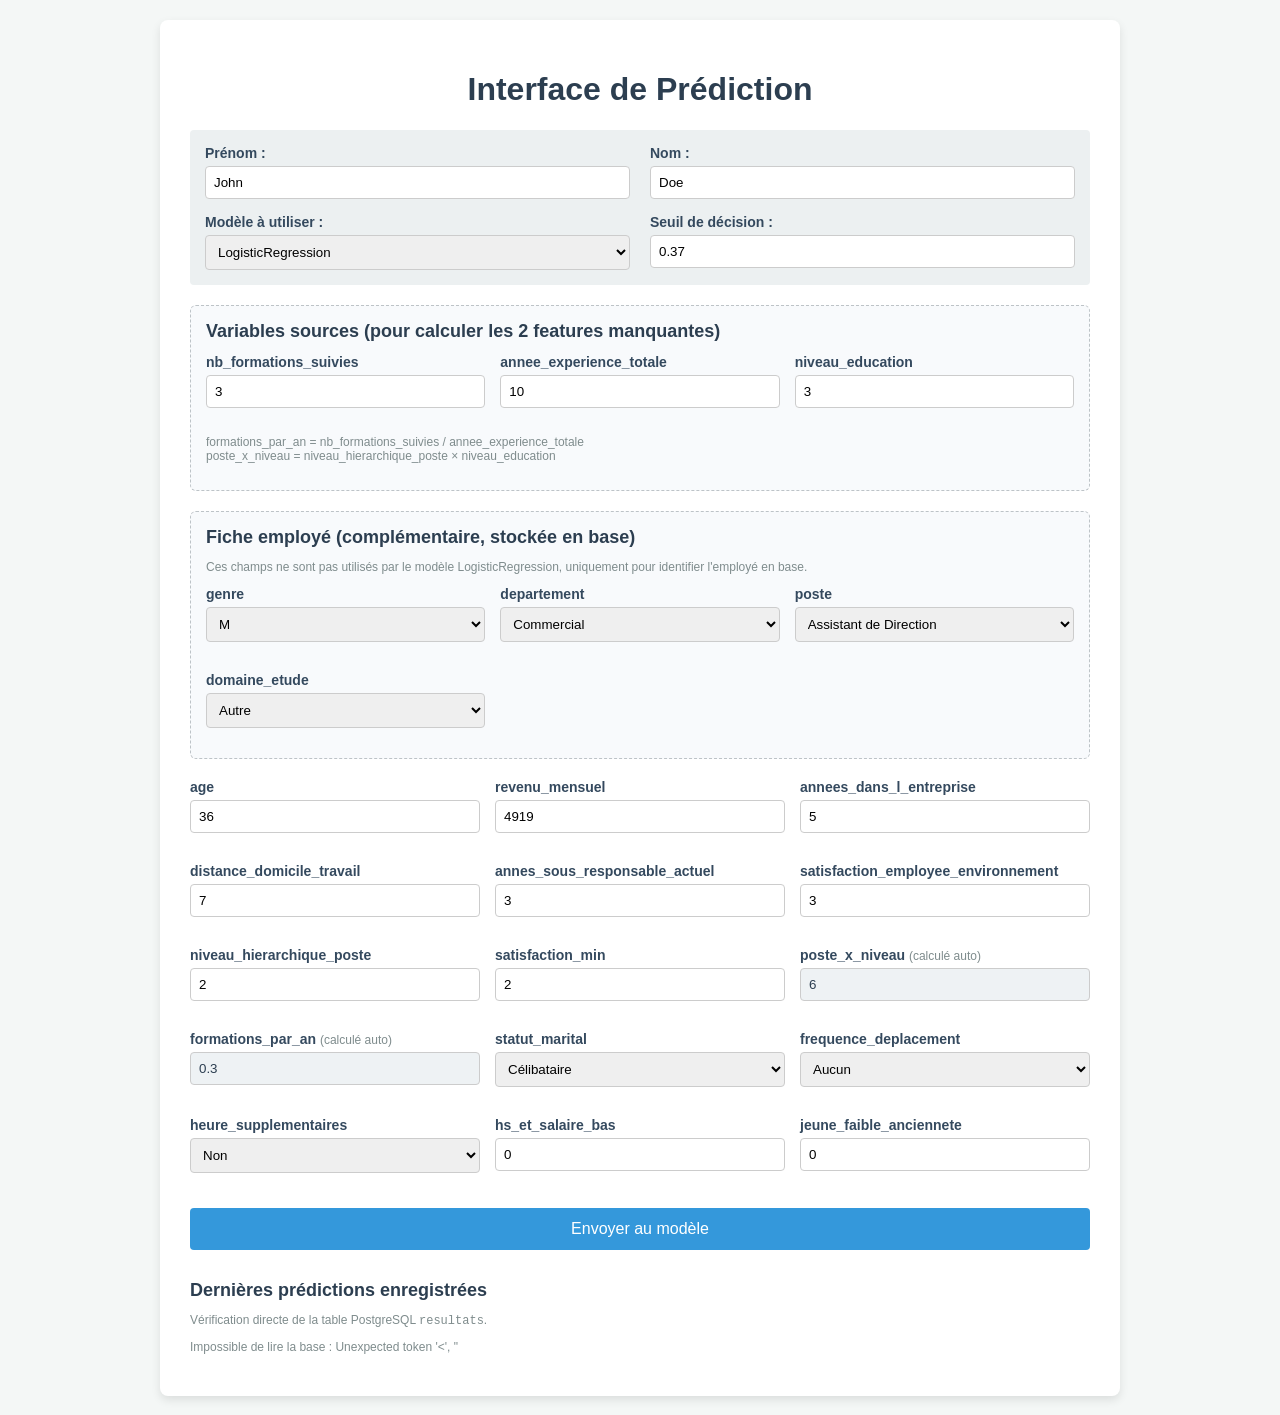
==== frontend/index.html @ 12426be4 "refactor: morcelement du monobloc de l'api en deux bloc disctincts backend et frontend" ====
<!DOCTYPE html>
<html lang="fr">
<head>
    <meta charset="UTF-8">
    <meta name="viewport" content="width=device-width, initial-scale=1.0">
    <title>Testeur de Modèle — Prédiction RH</title>
<link rel="stylesheet" href="style.css">
</head>
<body>

<div class="container">
    <h1>Interface de Prédiction</h1>

    <div class="config-section">
        <div class="config-row">
            <div style="flex: 1;">
                <label for="input-prenom">Prénom :</label>
                <input type="text" id="input-prenom" value="John">
            </div>
            <div style="flex: 1;">
                <label for="input-nom">Nom :</label>
                <input type="text" id="input-nom" value="Doe">
            </div>
        </div>
        <div class="config-row">
            <div style="flex: 1;">
                <label for="select-modele">Modèle à utiliser :</label>
                <select id="select-modele">
                    <option value="top1">LogisticRegression</option>
                </select>
            </div>
            <div style="flex: 1;">
                <label for="input-seuil">Seuil de décision :</label>
                <input type="number" id="input-seuil" value="0.37" step="0.01" min="0" max="1">
            </div>
        </div>
    </div>

    <div class="calc-box">
        <h2>Variables sources (pour calculer les 2 features manquantes)</h2>
        <div class="grid">
            <div class="form-group">
                <label for="nb_formations_suivies">nb_formations_suivies</label>
                <input type="number" id="nb_formations_suivies" step="any" value="3">
            </div>
            <div class="form-group">
                <label for="annee_experience_totale">annee_experience_totale</label>
                <input type="number" id="annee_experience_totale" step="any" value="10">
            </div>
            <div class="form-group">
                <label for="niveau_education">niveau_education</label>
                <input type="number" id="niveau_education" step="any" value="3">
            </div>
        </div>
        <p class="hint">
            formations_par_an = nb_formations_suivies / annee_experience_totale<br>
            poste_x_niveau = niveau_hierarchique_poste × niveau_education
        </p>
    </div>

    <div class="calc-box">
        <h2>Fiche employé (complémentaire, stockée en base)</h2>
        <p class="hint">Ces champs ne sont pas utilisés par le modèle LogisticRegression, uniquement pour identifier l'employé en base.</p>
        <div class="grid">
            <div class="form-group">
                <label for="genre">genre</label>
                <select id="genre">
                    <option value="M">M</option>
                    <option value="F">F</option>
                </select>
            </div>
            <div class="form-group">
                <label for="departement">departement</label>
                <select id="departement">
                    <option>Commercial</option>
                    <option>Consulting</option>
                    <option>Ressources Humaines</option>
                </select>
            </div>
            <div class="form-group">
                <label for="poste">poste</label>
                <select id="poste">
                    <option>Assistant de Direction</option>
                    <option>Cadre Commercial</option>
                    <option>Consultant</option>
                    <option>Directeur Technique</option>
                    <option>Manager</option>
                    <option>Représentant Commercial</option>
                    <option>Ressources Humaines</option>
                    <option>Senior Manager</option>
                    <option>Tech Lead</option>
                </select>
            </div>
            <div class="form-group">
                <label for="domaine_etude">domaine_etude</label>
                <select id="domaine_etude">
                    <option>Autre</option>
                    <option>Entrepreunariat</option>
                    <option>Infra & Cloud</option>
                    <option>Marketing</option>
                    <option>Ressources Humaines</option>
                    <option>Transformation Digitale</option>
                </select>
            </div>
        </div>
    </div>

    <form id="prediction-form">
        <div class="grid" id="fields-container"></div>
        <button type="submit">Envoyer au modèle</button>
    </form>

    <div id="resultat">
        <h3>Résultat de la prédiction :</h3>
        <p id="resultat-texte"></p>

        <hr style="margin: 15px 0; border: 0; border-top: 1px solid #a3e4d7;">
        <button type="button" id="btn-sauvegarder" style="background-color: #27ae60; margin-top: 5px; width: auto; padding: 10px 20px;">
            💾 Enregistrer cette prédiction en base de données
        </button>
        <span id="msg-sauvegarde" style="display: inline-block; margin-left: 15px; font-weight: bold;"></span>
    </div>

    <div id="historique">
        <h2>Dernières prédictions enregistrées</h2>
        <p class="hint">Vérification directe de la table PostgreSQL <code>resultats</code>.</p>
        <div id="liste-resultats">Chargement...</div>
    </div>
</div>

<script>
    // Préfixe de l'API — vide en local si tu sers l'API directement sur le même
    // port/hôte, ou "/api" si nginx route /api/* vers le backend (cf. prod).
    const API_BASE = "/api";

    const COLONNES_MODELE = [
        "age",
        "revenu_mensuel",
        "annees_dans_l_entreprise",
        "distance_domicile_travail",
        "annes_sous_responsable_actuel",
        "satisfaction_employee_environnement",
        "niveau_hierarchique_poste",
        "satisfaction_min",
        "poste_x_niveau",
        "formations_par_an",
        "statut_marital",
        "frequence_deplacement",
        "heure_supplementaires",
        "hs_et_salaire_bas",
        "jeune_faible_anciennete"
    ];

    const optionsCategoriques = {
        "statut_marital": ["Célibataire", "Divorcé(e)", "Marié(e)"],
        "frequence_deplacement": ["Aucun", "Frequent", "Occasionnel"],
        "heure_supplementaires": ["Non", "Oui"]
    };

    const valeursParDefaut = {
        "age": 36,
        "revenu_mensuel": 4919,
        "annees_dans_l_entreprise": 5,
        "distance_domicile_travail": 7,
        "annes_sous_responsable_actuel": 3,
        "satisfaction_employee_environnement": 3,
        "niveau_hierarchique_poste": 2,
        "satisfaction_min": 2,
        "poste_x_niveau": 6,
        "formations_par_an": 0.3,
        "hs_et_salaire_bas": 0,
        "jeune_faible_anciennete": 0
    };

    const colonnesCalculees = ["poste_x_niveau", "formations_par_an"];

    let colonnesActuelles = COLONNES_MODELE.slice();
    let dernierePredictionData = null;

    function toNumber(id, fallback = 0) {
        const el = document.getElementById(id);
        const n = parseFloat(el && el.value);
        return Number.isFinite(n) ? n : fallback;
    }

    function recalculerFeaturesDerivees() {
        const exp = toNumber("annee_experience_totale", 0);
        const nbForm = toNumber("nb_formations_suivies", 0);
        const formations = exp ? nbForm / exp : 0;

        const nivPoste = toNumber("niveau_hierarchique_poste", 0);
        const nivEduc = toNumber("niveau_education", 0);
        const posteXNiveau = nivPoste * nivEduc;

        const champForm = document.getElementById("formations_par_an");
        const champPoste = document.getElementById("poste_x_niveau");
        if (champForm) champForm.value = Number(formations.toFixed(4));
        if (champPoste) champPoste.value = Number(posteXNiveau.toFixed(4));
    }

    function creerChamp(col) {
        const div = document.createElement("div");
        div.className = "form-group";

        const label = document.createElement("label");
        label.htmlFor = col;
        label.innerHTML = col;
        if (colonnesCalculees.includes(col)) {
            label.innerHTML += ' <span class="hint">(calculé auto)</span>';
        }
        div.appendChild(label);

        if (optionsCategoriques[col]) {
            const select = document.createElement("select");
            select.id = col;
            select.name = col;
            optionsCategoriques[col].forEach(opt => {
                const option = document.createElement("option");
                option.value = opt;
                option.innerText = opt;
                select.appendChild(option);
            });
            div.appendChild(select);
        } else {
            const input = document.createElement("input");
            input.id = col;
            input.name = col;
            input.type = "number";
            input.step = "any";
            input.value = valeursParDefaut[col] !== undefined ? valeursParDefaut[col] : 0;
            if (colonnesCalculees.includes(col)) {
                input.readOnly = true;
            }
            if (col === "niveau_hierarchique_poste") {
                input.addEventListener("input", recalculerFeaturesDerivees);
            }
            div.appendChild(input);
        }
        return div;
    }

    async function chargerColonnes() {
        const modele = document.getElementById("select-modele").value;
        try {
            const response = await fetch(`${API_BASE}/colonnes?modele=${modele}`);
            const data = await response.json();
            colonnesActuelles = (data.colonnes && data.colonnes.length) ? data.colonnes : COLONNES_MODELE.slice();
            if (typeof data.seuil === "number") {
                document.getElementById("input-seuil").value = data.seuil;
            }
        } catch (e) {
            console.error("Erreur lors du chargement des colonnes", e);
            colonnesActuelles = COLONNES_MODELE.slice();
        }

        const container = document.getElementById("fields-container");
        container.innerHTML = "";
        colonnesActuelles.forEach(col => container.appendChild(creerChamp(col)));
        recalculerFeaturesDerivees();
    }

    ["nb_formations_suivies", "annee_experience_totale", "niveau_education"].forEach(id => {
        document.getElementById(id).addEventListener("input", recalculerFeaturesDerivees);
    });

    async function chargerResultats() {
        const zone = document.getElementById("liste-resultats");
        try {
            const response = await fetch(`${API_BASE}/resultats?limit=10`);
            const data = await response.json();
            if (!response.ok) throw new Error(JSON.stringify(data.detail || data));
            if (!data.resultats.length) {
                zone.innerHTML = "<p class='hint'>Aucune prédiction enregistrée pour le moment.</p>";
                return;
            }
            const lignes = data.resultats.map(r => `
                <tr>
                    <td>${r.id}</td>
                    <td>${r.prenom} ${r.nom}</td>
                    <td>${r.libelle_prediction}</td>
                    <td>${(r.probabilite_de_quitter * 100).toFixed(2)}%</td>
                    <td>${(r.seuil_applique * 100).toFixed(0)}%</td>
                    <td>${r.modele_utilise}</td>
                </tr>
            `).join("");
            zone.innerHTML = `
                <table>
                    <thead>
                        <tr>
                            <th>ID</th><th>Employé</th><th>Prédiction</th>
                            <th>Risque</th><th>Seuil</th><th>Modèle</th>
                        </tr>
                    </thead>
                    <tbody>${lignes}</tbody>
                </table>
            `;
        } catch (e) {
            zone.innerHTML = "<p class='hint'>Impossible de lire la base : " + e.message + "</p>";
        }
    }

    document.getElementById("select-modele").addEventListener("change", chargerColonnes);
    window.addEventListener("DOMContentLoaded", () => {
        chargerColonnes();
        chargerResultats();
    });

    document.getElementById("prediction-form").addEventListener("submit", async function(e) {
        e.preventDefault();
        recalculerFeaturesDerivees();

        const modeleChoisi = document.getElementById("select-modele").value;
        const seuilSaisi = parseFloat(document.getElementById("input-seuil").value);

        const features = {};
        colonnesActuelles.forEach(col => {
            const element = document.getElementById(col);
            let val = element.value;
            if (!optionsCategoriques[col]) {
                val = val.includes(".") ? parseFloat(val) : parseInt(val, 10);
                if (Number.isNaN(val)) val = parseFloat(element.value) || 0;
            }
            features[col] = val;
        });

        // Sources utiles si l'API doit recalculer côté serveur
        features.nb_formations_suivies = toNumber("nb_formations_suivies");
        features.annee_experience_totale = toNumber("annee_experience_totale");
        features.niveau_education = toNumber("niveau_education");
        features.genre = document.getElementById("genre").value;
        features.departement = document.getElementById("departement").value;
        features.poste = document.getElementById("poste").value;
        features.domaine_etude = document.getElementById("domaine_etude").value;

        const payload = {
            modele: modeleChoisi,
            features: features,
            seuil: seuilSaisi
        };

        try {
            const response = await fetch(`${API_BASE}/predict`, {
                method: "POST",
                headers: { "Content-Type": "application/json" },
                body: JSON.stringify(payload)
            });

            const data = await response.json();
            const resultatDiv = document.getElementById("resultat");
            const resultatTexte = document.getElementById("resultat-texte");

            if (response.ok) {
                resultatDiv.style.display = "block";

                const probaDepart = data.probabilite * 100;
                const probaRester = 100 - probaDepart;
                const libellePrediction = data.prediction === 1 ? "⚠️ Quitte (1)" : "✅ Reste (0)";
                const libelleTexteBrut = data.prediction === 1 ? "Quitte" : "Reste";

                resultatTexte.innerHTML = `
                    <strong>Modèle utilisé :</strong> ${data.modele_utilise} <br>
                    <strong>Prédiction finale :</strong> ${libellePrediction} <br>
                    <hr style="margin: 8px 0; border: 0; border-top: 1px solid #d1f2eb;">
                    <strong>Risque de départ :</strong> ${probaDepart.toFixed(2)}% <br>
                    <strong>Probabilité de rester :</strong> ${probaRester.toFixed(2)}% <br>
                    <strong>Seuil de décision :</strong> ${(data.seuil_utilise * 100).toFixed(0)}%
                `;

                const prenomSaisi = document.getElementById("input-prenom").value.trim() || "John";
                const nomSaisi = document.getElementById("input-nom").value.trim() || "Doe";

                dernierePredictionData = {
                    prenom: prenomSaisi,
                    nom: nomSaisi,
                    modele_utilise: data.modele_utilise,
                    probabilite_de_quitter: data.probabilite,
                    prediction: data.prediction,
                    libelle_prediction: libelleTexteBrut,
                    seuil_applique: data.seuil_utilise,
                    features: features
                };

                document.getElementById("msg-sauvegarde").innerText = "";
            } else {
                alert("Erreur de l'API : " + JSON.stringify(data.detail));
            }
        } catch (error) {
            alert("Impossible de joindre l'API.");
            console.error(error);
        }
    });

    document.getElementById("btn-sauvegarder").addEventListener("click", async () => {
        if (!dernierePredictionData) return;

        const msgSpan = document.getElementById("msg-sauvegarde");
        try {
            const response = await fetch(`${API_BASE}/sauvegarder`, {
                method: "POST",
                headers: { "Content-Type": "application/json" },
                body: JSON.stringify(dernierePredictionData)
            });

            const result = await response.json();
            if (response.ok) {
                msgSpan.style.color = "#27ae60";
                msgSpan.innerText = "✔ Enregistré #" + result.id + " (" + dernierePredictionData.libelle_prediction + ") pour " + dernierePredictionData.prenom + " " + dernierePredictionData.nom + " !";
                chargerResultats();
            } else {
                let erreurMsg = "Erreur serveur";
                if (result.detail) {
                    if (typeof result.detail === "string") {
                        erreurMsg = result.detail;
                    } else if (Array.isArray(result.detail)) {
                        erreurMsg = result.detail.map(err => `${err.loc.join(".")} : ${err.msg}`).join(" | ");
                    } else {
                        erreurMsg = JSON.stringify(result.detail);
                    }
                }
                throw new Error(erreurMsg);
            }
        } catch (error) {
            msgSpan.style.color = "#c0392b";
            msgSpan.innerText = "✖ Erreur : " + error.message;
            console.error("Détail de l'erreur :", error);
        }
    });
</script>

</body>
</html>
---- frontend/style.css ----
body {
    font-family: Arial, sans-serif;
    background-color: #f4f7f6;
    margin: 0;
    padding: 20px;
}

.container {
    max-width: 900px;
    margin: auto;
    background: white;
    padding: 30px;
    border-radius: 8px;
    box-shadow: 0 4px 10px rgba(0, 0, 0, 0.1);
}

h1 {
    color: #2c3e50;
    text-align: center;
}

h2 {
    color: #2c3e50;
    font-size: 18px;
    margin: 0 0 12px;
}

.form-group {
    margin-bottom: 15px;
}

label {
    display: block;
    font-weight: bold;
    margin-bottom: 5px;
    color: #34495e;
    font-size: 14px;
}

input,
select {
    width: 100%;
    padding: 8px;
    border: 1px solid #ccc;
    border-radius: 4px;
    box-sizing: border-box;
}

input[readonly] {
    background: #eef2f4;
    color: #2c3e50;
}

.grid {
    display: grid;
    grid-template-columns: repeat(auto-fill, minmax(250px, 1fr));
    gap: 15px;
}

button {
    background-color: #3498db;
    color: white;
    padding: 12px 20px;
    border: none;
    border-radius: 4px;
    cursor: pointer;
    width: 100%;
    font-size: 16px;
    margin-top: 20px;
}

button:hover {
    background-color: #2980b9;
}

#resultat {
    margin-top: 25px;
    padding: 20px;
    background-color: #e8f8f5;
    border-left: 5px solid #2ecc71;
    border-radius: 4px;
    display: none;
}

.config-section {
    background: #ecf0f1;
    padding: 15px;
    border-radius: 4px;
    margin-bottom: 20px;
    display: flex;
    flex-direction: column;
    gap: 15px;
}

.config-row {
    display: flex;
    gap: 20px;
}

.config-row > div {
    flex: 1;
}

.hint {
    font-size: 12px;
    color: #7f8c8d;
    font-weight: normal;
}

.calc-box {
    background: #f8fafc;
    border: 1px dashed #bdc3c7;
    padding: 15px;
    border-radius: 6px;
    margin-bottom: 20px;
}

table {
    width: 100%;
    border-collapse: collapse;
    font-size: 13px;
}

th,
td {
    border-bottom: 1px solid #e0e6e3;
    padding: 8px;
    text-align: left;
}

th {
    background: #ecf0f1;
}

#historique {
    margin-top: 30px;
}

.hr-soft {
    margin: 15px 0;
    border: 0;
    border-top: 1px solid #a3e4d7;
}

.hr-result {
    margin: 8px 0;
    border: 0;
    border-top: 1px solid #d1f2eb;
}

.btn-save {
    background-color: #27ae60;
    margin-top: 5px;
    width: auto;
    padding: 10px 20px;
}

.btn-save:hover {
    background-color: #1e8449;
}

#msg-sauvegarde {
    display: inline-block;
    margin-left: 15px;
    font-weight: bold;
}
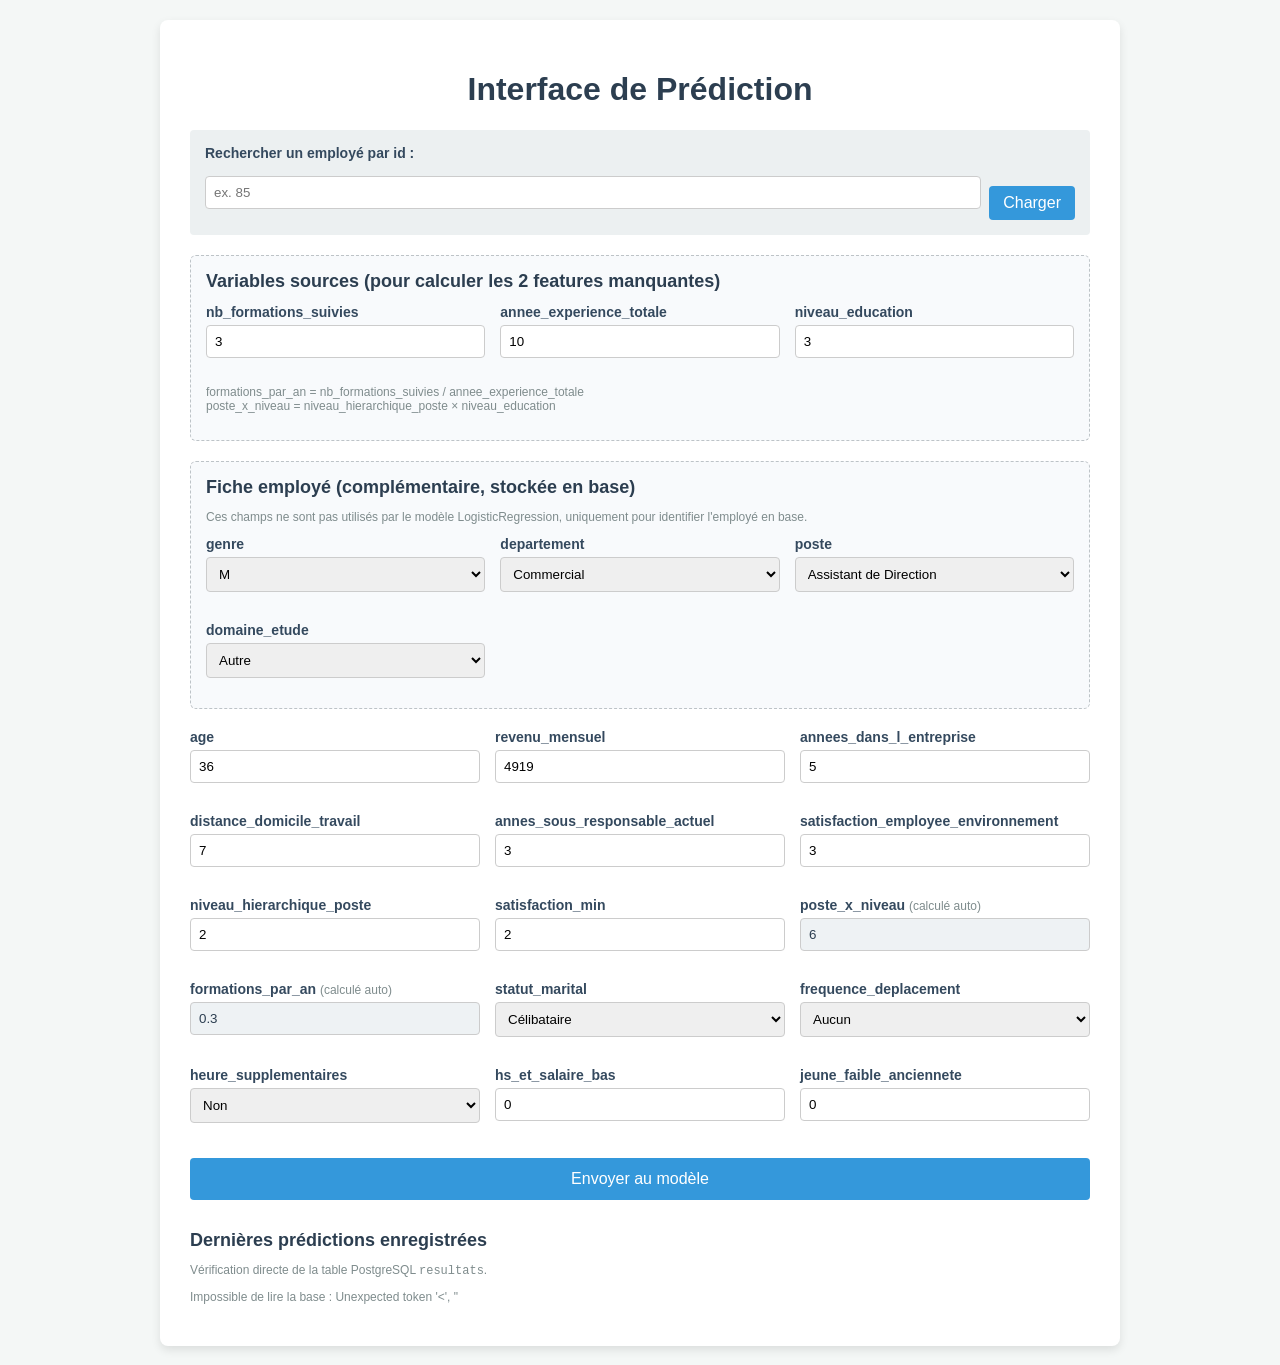
==== commit 18280aee: "feat:recherche annuaire par id" ====
--- a/frontend/index.html
+++ b/frontend/index.html
@@ -3,7 +3,7 @@
 <head>
     <meta charset="UTF-8">
     <meta name="viewport" content="width=device-width, initial-scale=1.0">
-    <title>Testeur de Modèle — Prédiction RH</title>
+    <title>Prédiction RH</title>
 <link rel="stylesheet" href="style.css">
 </head>
 <body>
@@ -14,26 +14,15 @@
     <div class="config-section">
         <div class="config-row">
             <div style="flex: 1;">
-                <label for="input-prenom">Prénom :</label>
-                <input type="text" id="input-prenom" value="John">
-            </div>
-            <div style="flex: 1;">
-                <label for="input-nom">Nom :</label>
-                <input type="text" id="input-nom" value="Doe">
+                <label for="recherche-annuaire">Rechercher un employé par id :</label>
+                <div style="display:flex; gap:8px; align-items:center;">
+                    <input type="text" id="recherche-annuaire" placeholder="ex. 85" style="flex:1;">
+                    <button type="button" id="btn-charger-id" style="width:auto; padding:8px 14px;">Charger</button>
+                </div>
+
             </div>
         </div>
-        <div class="config-row">
-            <div style="flex: 1;">
-                <label for="select-modele">Modèle à utiliser :</label>
-                <select id="select-modele">
-                    <option value="top1">LogisticRegression</option>
-                </select>
-            </div>
-            <div style="flex: 1;">
-                <label for="input-seuil">Seuil de décision :</label>
-                <input type="number" id="input-seuil" value="0.37" step="0.01" min="0" max="1">
-            </div>
-        </div>
+
     </div>
 
     <div class="calc-box">
@@ -115,10 +104,8 @@
         <p id="resultat-texte"></p>
 
         <hr style="margin: 15px 0; border: 0; border-top: 1px solid #a3e4d7;">
-        <button type="button" id="btn-sauvegarder" style="background-color: #27ae60; margin-top: 5px; width: auto; padding: 10px 20px;">
-            💾 Enregistrer cette prédiction en base de données
-        </button>
-        <span id="msg-sauvegarde" style="display: inline-block; margin-left: 15px; font-weight: bold;"></span>
+        <p class="hint">Chaque prédiction est enregistrée automatiquement dans <code>resultats</code>.</p>
+        <span id="msg-sauvegarde" style="display: inline-block; font-weight: bold;"></span>
     </div>
 
     <div id="historique">
@@ -240,14 +227,11 @@
     }
 
     async function chargerColonnes() {
-        const modele = document.getElementById("select-modele").value;
+        const modele = "top1";
         try {
             const response = await fetch(`${API_BASE}/colonnes?modele=${modele}`);
             const data = await response.json();
             colonnesActuelles = (data.colonnes && data.colonnes.length) ? data.colonnes : COLONNES_MODELE.slice();
-            if (typeof data.seuil === "number") {
-                document.getElementById("input-seuil").value = data.seuil;
-            }
         } catch (e) {
             console.error("Erreur lors du chargement des colonnes", e);
             colonnesActuelles = COLONNES_MODELE.slice();
@@ -279,8 +263,6 @@
                     <td>${r.prenom} ${r.nom}</td>
                     <td>${r.libelle_prediction}</td>
                     <td>${(r.probabilite_de_quitter * 100).toFixed(2)}%</td>
-                    <td>${(r.seuil_applique * 100).toFixed(0)}%</td>
-                    <td>${r.modele_utilise}</td>
                 </tr>
             `).join("");
             zone.innerHTML = `
@@ -288,7 +270,7 @@
                     <thead>
                         <tr>
                             <th>ID</th><th>Employé</th><th>Prédiction</th>
-                            <th>Risque</th><th>Seuil</th><th>Modèle</th>
+                            <th>Risque</th>
                         </tr>
                     </thead>
                     <tbody>${lignes}</tbody>
@@ -299,18 +281,71 @@
         }
     }
 
-    document.getElementById("select-modele").addEventListener("change", chargerColonnes);
+    
     window.addEventListener("DOMContentLoaded", () => {
         chargerColonnes();
         chargerResultats();
     });
 
+    let employeIdCourant = null;
+
+
+    function appliquerValeur(id, valeur) {
+        const el = document.getElementById(id);
+        if (!el || valeur === undefined || valeur === null) return;
+        el.value = valeur;
+    }
+
+    async function chargerFicheParId(identifiant) {
+        const idNum = parseInt(identifiant, 10);
+        if (!idNum) {
+            employeIdCourant = null;
+            return;
+        }
+        employeIdCourant = idNum;
+        try {
+            const response = await fetch(`${API_BASE}/employes/${idNum}`);
+            const data = await response.json();
+            if (!response.ok) throw new Error(JSON.stringify(data.detail || data));
+            const fiche = data.employe || {};
+            Object.keys(fiche).forEach((cle) => appliquerValeur(cle, fiche[cle]));
+            
+            if (typeof recalculerFeaturesDerivees === "function") {
+                recalculerFeaturesDerivees();
+            }
+        } catch (error) {
+            alert("Aucun employé pour l'id " + identifiant + ".");
+            console.error(error);
+        }
+    }
+
+document.getElementById("recherche-annuaire").addEventListener("input", function () {
+    clearTimeout(window._annuaireTimer);
+    const terme = this.value.trim();
+    if (!terme) employeIdCourant = null;
+    window._annuaireTimer = setTimeout(() => {
+        if (/^\d+$/.test(terme)) chargerFicheParId(terme);
+    }, 250);
+});
+
+    document.getElementById("recherche-annuaire").addEventListener("keydown", function (e) {
+        if (e.key === "Enter") {
+            e.preventDefault();
+            chargerFicheParId(this.value.trim());
+        }
+    });
+
+    document.getElementById("btn-charger-id").addEventListener("click", function () {
+        chargerFicheParId(document.getElementById("recherche-annuaire").value.trim());
+    });
+
+
     document.getElementById("prediction-form").addEventListener("submit", async function(e) {
         e.preventDefault();
         recalculerFeaturesDerivees();
 
-        const modeleChoisi = document.getElementById("select-modele").value;
-        const seuilSaisi = parseFloat(document.getElementById("input-seuil").value);
+        const modeleChoisi = "top1";
+        const seuilSaisi = 0.37;
 
         const features = {};
         colonnesActuelles.forEach(col => {
@@ -332,10 +367,16 @@
         features.poste = document.getElementById("poste").value;
         features.domaine_etude = document.getElementById("domaine_etude").value;
 
+        const prenomSaisi = "Employe";
+        const nomSaisi = employeIdCourant ? String(employeIdCourant) : "N/A";
+
         const payload = {
             modele: modeleChoisi,
             features: features,
-            seuil: seuilSaisi
+            seuil: seuilSaisi,
+            prenom: prenomSaisi,
+            nom: nomSaisi,
+            employe_id: employeIdCourant
         };
 
         try {
@@ -358,16 +399,10 @@
                 const libelleTexteBrut = data.prediction === 1 ? "Quitte" : "Reste";
 
                 resultatTexte.innerHTML = `
-                    <strong>Modèle utilisé :</strong> ${data.modele_utilise} <br>
-                    <strong>Prédiction finale :</strong> ${libellePrediction} <br>
-                    <hr style="margin: 8px 0; border: 0; border-top: 1px solid #d1f2eb;">
+                    <strong>Prédiction :</strong> ${libellePrediction} <br>
                     <strong>Risque de départ :</strong> ${probaDepart.toFixed(2)}% <br>
-                    <strong>Probabilité de rester :</strong> ${probaRester.toFixed(2)}% <br>
-                    <strong>Seuil de décision :</strong> ${(data.seuil_utilise * 100).toFixed(0)}%
+                    <strong>Probabilité de rester :</strong> ${probaRester.toFixed(2)}%
                 `;
-
-                const prenomSaisi = document.getElementById("input-prenom").value.trim() || "John";
-                const nomSaisi = document.getElementById("input-nom").value.trim() || "Doe";
 
                 dernierePredictionData = {
                     prenom: prenomSaisi,
@@ -380,7 +415,15 @@
                     features: features
                 };
 
-                document.getElementById("msg-sauvegarde").innerText = "";
+                const msgSpan = document.getElementById("msg-sauvegarde");
+                if (data.enregistrement && data.enregistrement.id) {
+                    msgSpan.style.color = "#27ae60";
+                    msgSpan.innerText = "✔ Enregistré automatiquement #" + data.enregistrement.id + " pour " + prenomSaisi + " " + nomSaisi;
+                    chargerResultats();
+    
+                } else {
+                    msgSpan.innerText = "";
+                }
             } else {
                 alert("Erreur de l'API : " + JSON.stringify(data.detail));
             }
@@ -390,41 +433,6 @@
         }
     });
 
-    document.getElementById("btn-sauvegarder").addEventListener("click", async () => {
-        if (!dernierePredictionData) return;
-
-        const msgSpan = document.getElementById("msg-sauvegarde");
-        try {
-            const response = await fetch(`${API_BASE}/sauvegarder`, {
-                method: "POST",
-                headers: { "Content-Type": "application/json" },
-                body: JSON.stringify(dernierePredictionData)
-            });
-
-            const result = await response.json();
-            if (response.ok) {
-                msgSpan.style.color = "#27ae60";
-                msgSpan.innerText = "✔ Enregistré #" + result.id + " (" + dernierePredictionData.libelle_prediction + ") pour " + dernierePredictionData.prenom + " " + dernierePredictionData.nom + " !";
-                chargerResultats();
-            } else {
-                let erreurMsg = "Erreur serveur";
-                if (result.detail) {
-                    if (typeof result.detail === "string") {
-                        erreurMsg = result.detail;
-                    } else if (Array.isArray(result.detail)) {
-                        erreurMsg = result.detail.map(err => `${err.loc.join(".")} : ${err.msg}`).join(" | ");
-                    } else {
-                        erreurMsg = JSON.stringify(result.detail);
-                    }
-                }
-                throw new Error(erreurMsg);
-            }
-        } catch (error) {
-            msgSpan.style.color = "#c0392b";
-            msgSpan.innerText = "✖ Erreur : " + error.message;
-            console.error("Détail de l'erreur :", error);
-        }
-    });
 </script>
 
 </body>
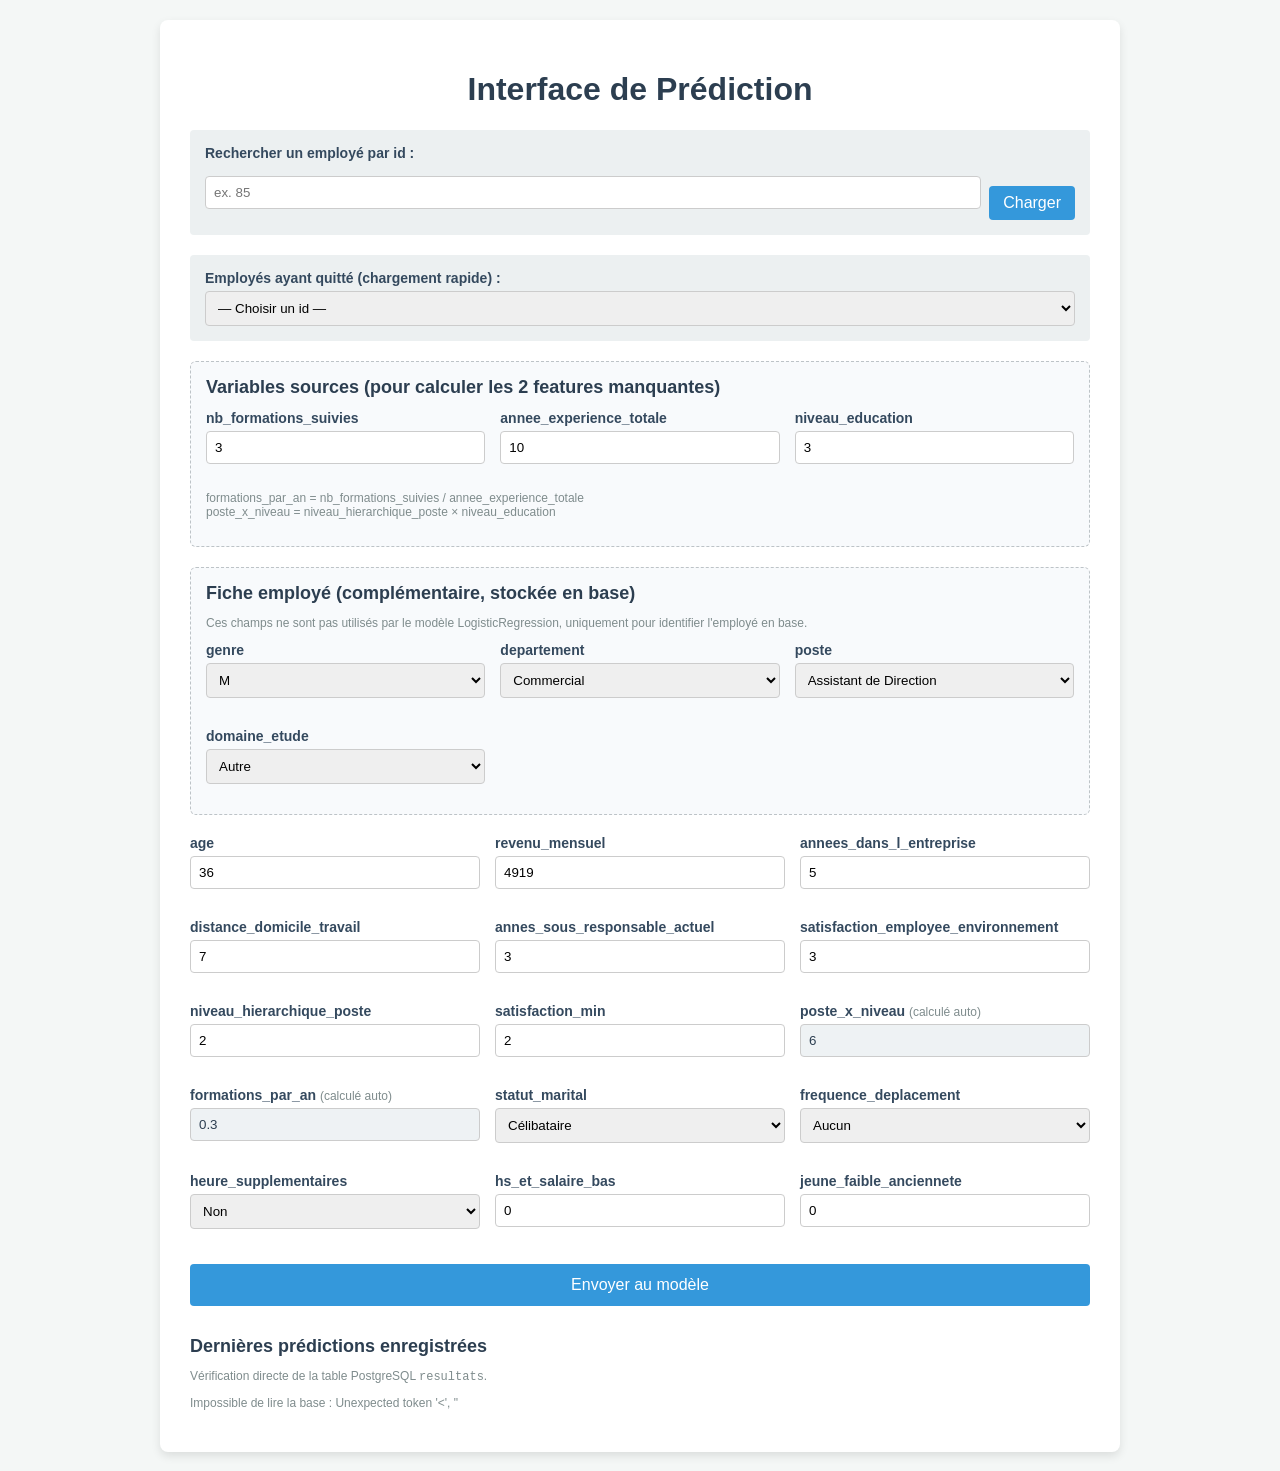
==== commit b583915c: "feat: ajout de la partie ancien employé, depuis y.csv" ====
--- a/frontend/index.html
+++ b/frontend/index.html
@@ -19,12 +19,23 @@
                     <input type="text" id="recherche-annuaire" placeholder="ex. 85" style="flex:1;">
                     <button type="button" id="btn-charger-id" style="width:auto; padding:8px 14px;">Charger</button>
                 </div>
-
+   <span id="alerte-employe-quitte" style="display:none; color:#c0392b; font-weight:bold; margin-top:8px;">
+                ⚠️ Cet employé a déjà quitté l'entreprise.
+            </span>
             </div>
         </div>
 
     </div>
-
+<div class="config-section">
+    <div class="config-row">
+        <div style="flex: 1;">
+            <label for="select-quittes">Employés ayant quitté (chargement rapide) :</label>
+            <select id="select-quittes" style="width:100%;">
+                <option value="">— Choisir un id —</option>
+            </select>
+        </div>
+    </div>
+</div>
     <div class="calc-box">
         <h2>Variables sources (pour calculer les 2 features manquantes)</h2>
         <div class="grid">
@@ -118,6 +129,37 @@
 <script>
     // Préfixe de l'API — vide en local si tu sers l'API directement sur le même
     // port/hôte, ou "/api" si nginx route /api/* vers le backend (cf. prod).
+    async function chargerListeQuittes() {
+    const select = document.getElementById("select-quittes");
+    try {
+        const response = await fetch(`${API_BASE}/annuaire?limit=2000`);
+        const data = await response.json();
+        const quittes = (data.personnes || []).filter(p => p.a_quitte_l_entreprise === "Oui");
+
+        quittes.forEach(p => {
+            const option = document.createElement("option");
+            option.value = p.id;
+            option.innerText = p.libelle;
+            select.appendChild(option);
+        });
+
+        if (!quittes.length) {
+            const option = document.createElement("option");
+            option.disabled = true;
+            option.innerText = "Aucun employé ayant quitté trouvé";
+            select.appendChild(option);
+        }
+    } catch (e) {
+        console.error("Erreur chargement liste 'quittés'", e);
+    }
+}
+
+document.getElementById("select-quittes").addEventListener("change", function () {
+    if (this.value) {
+        document.getElementById("recherche-annuaire").value = this.value;
+        chargerFicheParId(this.value);
+    }
+});
     const API_BASE = "/api";
 
     const COLONNES_MODELE = [
@@ -285,6 +327,7 @@
     window.addEventListener("DOMContentLoaded", () => {
         chargerColonnes();
         chargerResultats();
+        chargerListeQuittes(); 
     });
 
     let employeIdCourant = null;
@@ -296,33 +339,45 @@
         el.value = valeur;
     }
 
-    async function chargerFicheParId(identifiant) {
-        const idNum = parseInt(identifiant, 10);
-        if (!idNum) {
-            employeIdCourant = null;
-            return;
-        }
-        employeIdCourant = idNum;
-        try {
-            const response = await fetch(`${API_BASE}/employes/${idNum}`);
-            const data = await response.json();
-            if (!response.ok) throw new Error(JSON.stringify(data.detail || data));
-            const fiche = data.employe || {};
-            Object.keys(fiche).forEach((cle) => appliquerValeur(cle, fiche[cle]));
-            
-            if (typeof recalculerFeaturesDerivees === "function") {
-                recalculerFeaturesDerivees();
-            }
-        } catch (error) {
-            alert("Aucun employé pour l'id " + identifiant + ".");
-            console.error(error);
-        }
-    }
-
+async function chargerFicheParId(identifiant) {
+    const idNum = parseInt(identifiant, 10);
+    const alerte = document.getElementById("alerte-employe-quitte");
+
+    if (!idNum) {
+        employeIdCourant = null;
+        alerte.style.display = "none";
+        return;
+    }
+    employeIdCourant = idNum;
+    try {
+        const response = await fetch(`${API_BASE}/employes/${idNum}`);
+        const data = await response.json();
+        if (!response.ok) throw new Error(JSON.stringify(data.detail || data));
+        const fiche = data.employe || {};
+        Object.keys(fiche).forEach((cle) => appliquerValeur(cle, fiche[cle]));
+
+        if (fiche.a_quitte_l_entreprise === "Oui") {
+            alerte.style.display = "inline-block";
+        } else {
+            alerte.style.display = "none";
+        }
+
+        if (typeof recalculerFeaturesDerivees === "function") {
+            recalculerFeaturesDerivees();
+        }
+    } catch (error) {
+        alerte.style.display = "none";
+        alert("Aucun employé pour l'id " + identifiant + ".");
+        console.error(error);
+    }
+}
 document.getElementById("recherche-annuaire").addEventListener("input", function () {
     clearTimeout(window._annuaireTimer);
     const terme = this.value.trim();
-    if (!terme) employeIdCourant = null;
+    if (!terme) {
+        employeIdCourant = null;
+        document.getElementById("alerte-employe-quitte").style.display = "none";  // ← AJOUT
+    }
     window._annuaireTimer = setTimeout(() => {
         if (/^\d+$/.test(terme)) chargerFicheParId(terme);
     }, 250);
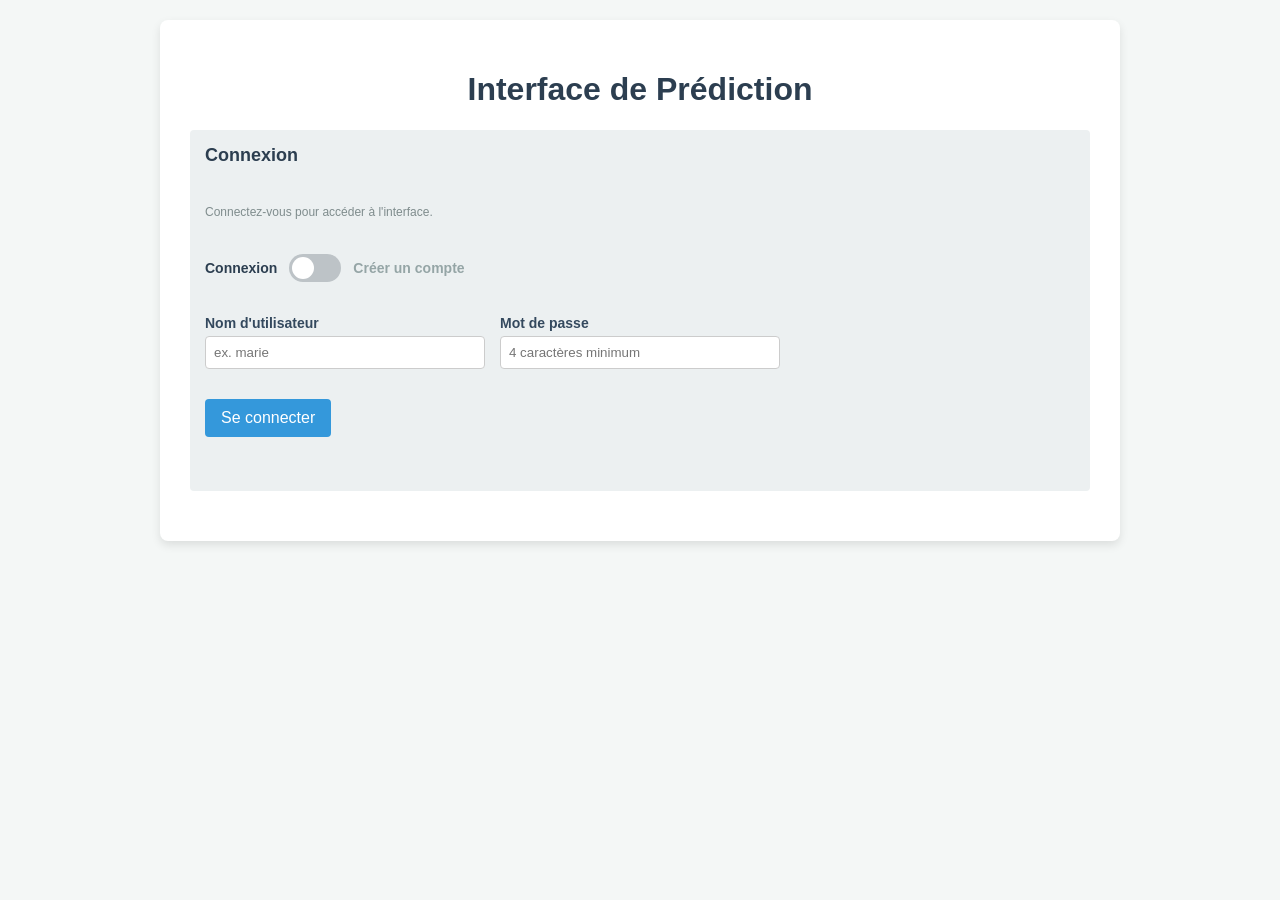
==== commit c2a2d8bc: "feat(auth): lier les prédictions à un compte utilisateur" ====
--- a/frontend/index.html
+++ b/frontend/index.html
@@ -11,6 +11,44 @@
 <div class="container">
     <h1>Interface de Prédiction</h1>
 
+    <div class="config-section" id="bloc-auth">
+        <h2 id="auth-titre">Connexion</h2>
+        <p class="hint" id="auth-etat">Connectez-vous pour accéder à l'interface.</p>
+        <div class="mode-switch" id="mode-switch">
+            <span id="label-login" class="mode-label actif">Connexion</span>
+            <button type="button" id="btn-slider" class="slider" aria-label="Basculer entre connexion et création de compte"></button>
+            <span id="label-register" class="mode-label">Créer un compte</span>
+        </div>
+        <div class="grid" id="champs-auth">
+            <div class="form-group">
+                <label for="auth-username">Nom d'utilisateur</label>
+                <input type="text" id="auth-username" autocomplete="username" placeholder="ex. marie">
+            </div>
+            <div class="form-group">
+                <label for="auth-password">Mot de passe</label>
+                <input type="password" id="auth-password" autocomplete="current-password" placeholder="4 caractères minimum">
+            </div>
+        </div>
+        <div class="auth-actions">
+            <button type="button" id="btn-auth-submit">Se connecter</button>
+            <div class="compte-menu" id="compte-menu" style="display:none;">
+                <button type="button" id="btn-compte">Compte</button>
+                <div class="compte-dropdown" id="compte-dropdown">
+                    <button type="button" id="btn-logout">Se déconnecter</button>
+                    <button type="button" id="btn-ouvrir-mdp">Modifier le mot de passe</button>
+                    <form id="form-mdp" class="form-mdp" style="display:none;">
+                        <input type="password" id="ancien-mdp" placeholder="Ancien mot de passe" autocomplete="current-password">
+                        <input type="password" id="nouveau-mdp" placeholder="Nouveau mot de passe" autocomplete="new-password">
+                        <button type="submit" id="btn-changer-mdp">Enregistrer</button>
+                    </form>
+                    <button type="button" id="btn-supprimer-compte" class="btn-danger">Supprimer mon compte</button>
+                </div>
+            </div>
+        </div>
+        <p id="auth-message" class="hint"></p>
+    </div>
+
+    <div id="app-connectee" style="display:none;">
     <div class="config-section">
         <div class="config-row">
             <div style="flex: 1;">
@@ -121,8 +159,9 @@
 
     <div id="historique">
         <h2>Dernières prédictions enregistrées</h2>
-        <p class="hint">Vérification directe de la table PostgreSQL <code>resultats</code>.</p>
+        <p class="hint">Vos prédictions uniquement (liées à votre compte via <code>id_user</code>).</p>
         <div id="liste-resultats">Chargement...</div>
+    </div>
     </div>
 </div>
 
@@ -161,6 +200,163 @@
     }
 });
     const API_BASE = "/api";
+    const TOKEN_KEY = "rh_access_token";
+    const USER_KEY = "rh_username";
+
+    function tokenCourant() {
+        return localStorage.getItem(TOKEN_KEY) || "";
+    }
+
+    function entetesAuth(extra) {
+        const headers = Object.assign({ "Content-Type": "application/json" }, extra || {});
+        const token = tokenCourant();
+        if (token) headers.Authorization = "Bearer " + token;
+        return headers;
+    }
+
+    function majAuthUi() {
+        const connecte = Boolean(tokenCourant());
+        document.getElementById("compte-menu").style.display = connecte ? "inline-block" : "none";
+        document.getElementById("btn-auth-submit").style.display = connecte ? "none" : "inline-block";
+        if (!connecte) document.getElementById("compte-dropdown").classList.remove("ouvert");
+        document.getElementById("btn-compte").textContent = localStorage.getItem(USER_KEY) || "Compte";
+        document.getElementById("champs-auth").style.display = connecte ? "none" : "grid";
+        document.getElementById("mode-switch").style.display = connecte ? "none" : "flex";
+        document.getElementById("app-connectee").style.display = connecte ? "block" : "none";
+        const etat = document.getElementById("auth-etat");
+        etat.textContent = connecte
+            ? "Connecté en tant que " + (localStorage.getItem(USER_KEY) || "utilisateur") + ". Jeton valable 12 h."
+            : (modeInscription
+                ? "Choisissez un nom et un mot de passe, puis créez le compte."
+                : "Connectez-vous pour accéder à l'interface.");
+        document.getElementById("auth-titre").textContent = connecte
+            ? "Compte"
+            : (modeInscription ? "Créer un compte" : "Connexion");
+    }
+
+    let modeInscription = false;
+
+    function messageApi(data, status) {
+        if (data && typeof data.detail === "string") return data.detail;
+        if (status === 404) return "Service d'authentification introuvable. Reconstruisez l'image API.";
+        return "Échec de l'authentification.";
+    }
+
+    function basculerMode(inscription) {
+        modeInscription = inscription;
+        document.getElementById("mode-switch").classList.toggle("inscription", inscription);
+        document.getElementById("label-login").classList.toggle("actif", !inscription);
+        document.getElementById("label-register").classList.toggle("actif", inscription);
+        document.getElementById("btn-auth-submit").textContent = inscription ? "Créer le compte" : "Se connecter";
+        document.getElementById("auth-password").autocomplete = inscription ? "new-password" : "current-password";
+        majAuthUi();
+    }
+
+    async function authentifier() {
+        const username = document.getElementById("auth-username").value.trim();
+        const password = document.getElementById("auth-password").value;
+        const msg = document.getElementById("auth-message");
+        const chemin = modeInscription ? "/auth/register" : "/auth/login";
+        msg.style.color = "#7f8c8d";
+        msg.textContent = "En cours...";
+        try {
+            const response = await fetch(`${API_BASE}${chemin}`, {
+                method: "POST",
+                headers: { "Content-Type": "application/json" },
+                body: JSON.stringify({ username, password })
+            });
+            const data = await response.json().catch(() => ({}));
+            if (!response.ok) {
+                msg.style.color = "#c0392b";
+                msg.textContent = messageApi(data, response.status);
+                return;
+            }
+            if (modeInscription) {
+                document.getElementById("auth-password").value = "";
+                basculerMode(false);
+                msg.style.color = "#27ae60";
+                msg.textContent = "Compte créé. Vous pouvez vous connecter.";
+                return;
+            }
+            localStorage.setItem(TOKEN_KEY, data.access_token);
+            localStorage.setItem(USER_KEY, data.username);
+            if (data.id) localStorage.setItem("rh_user_id", String(data.id));
+            msg.style.color = "#27ae60";
+            msg.textContent = "Session ouverte pour " + data.username + " (12 h).";
+            majAuthUi();
+            chargerResultats();
+        } catch (error) {
+            msg.style.color = "#c0392b";
+            msg.textContent = "Impossible de joindre l'API.";
+        }
+    }
+
+    document.getElementById("btn-slider").addEventListener("click", () => basculerMode(!modeInscription));
+    document.getElementById("label-login").addEventListener("click", () => basculerMode(false));
+    document.getElementById("label-register").addEventListener("click", () => basculerMode(true));
+    document.getElementById("btn-auth-submit").addEventListener("click", authentifier);
+    document.getElementById("btn-compte").addEventListener("click", (event) => {
+        event.stopPropagation();
+        document.getElementById("compte-dropdown").classList.toggle("ouvert");
+    });
+    document.addEventListener("click", () => {
+        document.getElementById("compte-dropdown").classList.remove("ouvert");
+    });
+    document.getElementById("btn-ouvrir-mdp").addEventListener("click", (event) => {
+        event.stopPropagation();
+        const form = document.getElementById("form-mdp");
+        form.style.display = form.style.display === "none" ? "block" : "none";
+    });
+    document.getElementById("form-mdp").addEventListener("click", (event) => event.stopPropagation());
+    document.getElementById("form-mdp").addEventListener("submit", async (event) => {
+        event.preventDefault();
+        const msg = document.getElementById("auth-message");
+        const response = await fetch(`${API_BASE}/auth/mot-de-passe`, {
+            method: "POST",
+            headers: entetesAuth(),
+            body: JSON.stringify({
+                ancien_password: document.getElementById("ancien-mdp").value,
+                nouveau_password: document.getElementById("nouveau-mdp").value
+            })
+        });
+        const data = await response.json().catch(() => ({}));
+        msg.style.color = response.ok ? "#27ae60" : "#c0392b";
+        msg.textContent = data.message || data.detail || "Modification impossible.";
+        if (response.ok) {
+            document.getElementById("ancien-mdp").value = "";
+            document.getElementById("nouveau-mdp").value = "";
+            document.getElementById("form-mdp").style.display = "none";
+            document.getElementById("compte-dropdown").classList.remove("ouvert");
+        }
+    });
+    document.getElementById("btn-logout").addEventListener("click", () => {
+        localStorage.removeItem(TOKEN_KEY);
+        localStorage.removeItem(USER_KEY);
+        localStorage.removeItem("rh_user_id");
+        document.getElementById("auth-message").textContent = "Déconnecté.";
+        majAuthUi();
+        document.getElementById("liste-resultats").innerText = "Connectez-vous pour voir vos prédictions.";
+    });
+    document.getElementById("btn-supprimer-compte").addEventListener("click", async () => {
+        if (!confirm("Supprimer le compte et toutes ses prédictions ?")) return;
+        const response = await fetch(`${API_BASE}/auth/compte`, {
+            method: "DELETE",
+            headers: entetesAuth()
+        });
+        const data = await response.json().catch(() => ({}));
+        if (!response.ok) {
+            document.getElementById("auth-message").textContent = data.detail || "Suppression impossible.";
+            return;
+        }
+        localStorage.removeItem(TOKEN_KEY);
+        localStorage.removeItem(USER_KEY);
+        localStorage.removeItem("rh_user_id");
+        document.getElementById("auth-message").style.color = "#27ae60";
+        document.getElementById("auth-message").textContent = data.message || "Compte supprimé.";
+        majAuthUi();
+        document.getElementById("liste-resultats").innerText = "Compte supprimé.";
+    });
+    majAuthUi();
 
     const COLONNES_MODELE = [
         "age",
@@ -289,17 +485,49 @@
         document.getElementById(id).addEventListener("input", recalculerFeaturesDerivees);
     });
 
+
+    function ajouterResultatLocal(r) {
+        const zone = document.getElementById("liste-resultats");
+        let table = zone.querySelector("table");
+        if (!table) {
+            zone.innerHTML = `
+                <table>
+                    <thead>
+                        <tr><th>ID</th><th>Employé</th><th>Prédiction</th><th>Risque</th></tr>
+                    </thead>
+                    <tbody></tbody>
+                </table>`;
+            table = zone.querySelector("table");
+        }
+        const body = table.querySelector("tbody");
+        const ligne = document.createElement("tr");
+        ligne.innerHTML = `
+            <td>${r.id}</td>
+            <td>${r.prenom} ${r.nom}</td>
+            <td>${r.libelle_prediction}</td>
+            <td>${(r.probabilite_de_quitter * 100).toFixed(2)}%</td>`;
+        body.prepend(ligne);
+    }
+
     async function chargerResultats() {
         const zone = document.getElementById("liste-resultats");
         try {
-            const response = await fetch(`${API_BASE}/resultats?limit=10`);
+            if (!tokenCourant()) {
+                zone.innerText = "Connectez-vous pour voir vos prédictions.";
+                return;
+            }
+            const response = await fetch(`${API_BASE}/resultats?limit=10`, {
+                headers: entetesAuth(),
+                signal: AbortSignal.timeout(8000)
+            });
             const data = await response.json();
             if (!response.ok) throw new Error(JSON.stringify(data.detail || data));
-            if (!data.resultats.length) {
-                zone.innerHTML = "<p class='hint'>Aucune prédiction enregistrée pour le moment.</p>";
+            const lignesSource = data.resultats || [];
+            if (!lignesSource.length) {
+                zone.innerHTML = "<p class='hint'>Aucune prédiction enregistrée pour ce compte.</p>";
                 return;
             }
-            const lignes = data.resultats.map(r => `
+            const lignes = lignesSource.map(r => `
                 <tr>
                     <td>${r.id}</td>
                     <td>${r.prenom} ${r.nom}</td>
@@ -319,16 +547,21 @@
                 </table>
             `;
         } catch (e) {
-            zone.innerHTML = "<p class='hint'>Impossible de lire la base : " + e.message + "</p>";
+            zone.innerHTML = "<p class='hint'>Impossible de lire les prédictions : " + e.message + "</p>";
         }
     }
 
     
-    window.addEventListener("DOMContentLoaded", () => {
+    function demarrer() {
         chargerColonnes();
         chargerResultats();
-        chargerListeQuittes(); 
-    });
+        chargerListeQuittes();
+    }
+    if (document.readyState === "loading") {
+        window.addEventListener("DOMContentLoaded", demarrer);
+    } else {
+        demarrer();
+    }
 
     let employeIdCourant = null;
 
@@ -397,6 +630,21 @@
 
     document.getElementById("prediction-form").addEventListener("submit", async function(e) {
         e.preventDefault();
+        const idSaisi = document.getElementById("recherche-annuaire").value.trim();
+        if (!idSaisi) {
+            alert("Renseignez un ID employé avant de lancer la prédiction.");
+            document.getElementById("recherche-annuaire").focus();
+            return;
+        }
+        employeIdCourant = Number(idSaisi);
+        if (!Number.isInteger(employeIdCourant)) {
+            alert("L'ID employé doit être un nombre.");
+            return;
+        }
+        if (!colonnesActuelles.length) {
+            alert("Les colonnes du modèle ne sont pas chargées. L'API ne répond pas.");
+            return;
+        }
         recalculerFeaturesDerivees();
 
         const modeleChoisi = "top1";
@@ -435,9 +683,13 @@
         };
 
         try {
+            if (!tokenCourant()) {
+                alert("Connectez-vous pour lancer une prédiction.");
+                return;
+            }
             const response = await fetch(`${API_BASE}/predict`, {
                 method: "POST",
-                headers: { "Content-Type": "application/json" },
+                headers: entetesAuth(),
                 body: JSON.stringify(payload)
             });
 
@@ -474,7 +726,14 @@
                 if (data.enregistrement && data.enregistrement.id) {
                     msgSpan.style.color = "#27ae60";
                     msgSpan.innerText = "✔ Enregistré automatiquement #" + data.enregistrement.id + " pour " + prenomSaisi + " " + nomSaisi;
-                    chargerResultats();
+                    ajouterResultatLocal({
+                        id: data.enregistrement.id,
+                        prenom: prenomSaisi,
+                        nom: nomSaisi,
+                        libelle_prediction: libelleTexteBrut,
+                        probabilite_de_quitter: data.probabilite,
+                        id_user: data.enregistrement.id_user
+                    });
     
                 } else {
                     msgSpan.innerText = "";
--- a/frontend/style.css
+++ b/frontend/style.css
@@ -163,4 +163,119 @@
     display: inline-block;
     margin-left: 15px;
     font-weight: bold;
-}+}
+
+.auth-actions {
+    display: flex;
+    gap: 10px;
+    flex-wrap: wrap;
+}
+
+.auth-actions button {
+    width: auto;
+    margin-top: 0;
+    padding: 10px 16px;
+}
+
+.btn-secondaire {
+    background-color: #7f8c8d;
+}
+
+.btn-secondaire:hover {
+    background-color: #636e72;
+}
+
+.btn-danger {
+    background-color: #c0392b;
+}
+
+.btn-danger:hover {
+    background-color: #a93226;
+}
+
+#app-connectee {
+    display: none;
+}
+
+.mode-switch {
+    display: flex;
+    align-items: center;
+    gap: 12px;
+    margin: 8px 0 18px;
+}
+
+.mode-label {
+    color: #95a5a6;
+    font-weight: bold;
+    cursor: pointer;
+    font-size: 14px;
+}
+
+.mode-label.actif {
+    color: #2c3e50;
+}
+
+.slider {
+    width: 52px;
+    height: 28px;
+    border-radius: 14px;
+    background: #bdc3c7;
+    position: relative;
+    padding: 0;
+    margin: 0;
+    flex: 0 0 52px;
+}
+
+.slider::after {
+    content: "";
+    position: absolute;
+    top: 3px;
+    left: 3px;
+    width: 22px;
+    height: 22px;
+    border-radius: 50%;
+    background: white;
+    transition: transform 0.2s ease;
+}
+
+.mode-switch.inscription .slider {
+    background: #3498db;
+}
+
+.mode-switch.inscription .slider::after {
+    transform: translateX(24px);
+}
+
+.compte-menu {
+    position: relative;
+    display: inline-block;
+}
+
+#btn-compte {
+    width: auto;
+    margin-top: 0;
+    padding: 10px 16px;
+}
+
+.compte-dropdown {
+    display: none;
+    position: absolute;
+    top: calc(100% + 6px);
+    left: 0;
+    min-width: 220px;
+    background: white;
+    border: 1px solid #d5dde3;
+    border-radius: 6px;
+    box-shadow: 0 6px 16px rgba(0, 0, 0, 0.12);
+    z-index: 5;
+    padding: 8px;
+}
+
+.compte-dropdown.ouvert {
+    display: block;
+}
+
+.compte-dropdown button {
+    width: 100%;
+    margin-top: 8px;
+}
